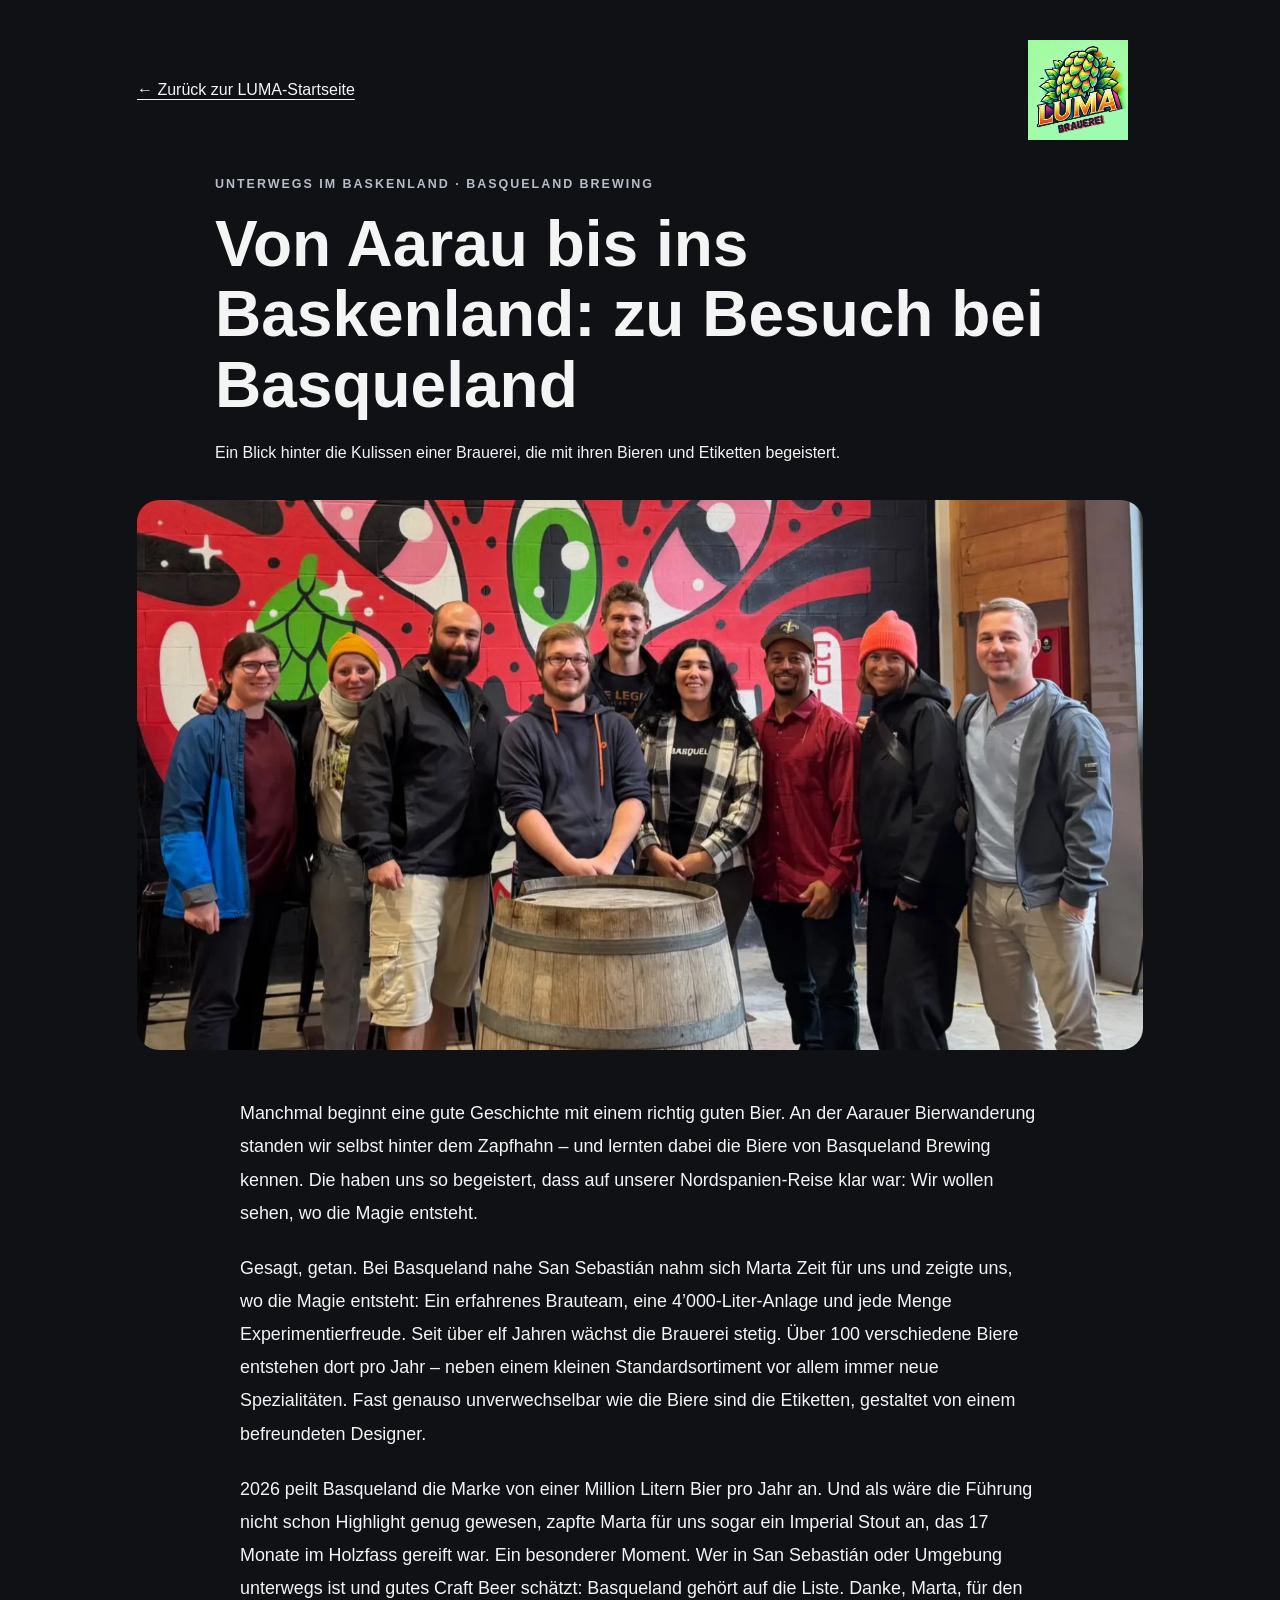
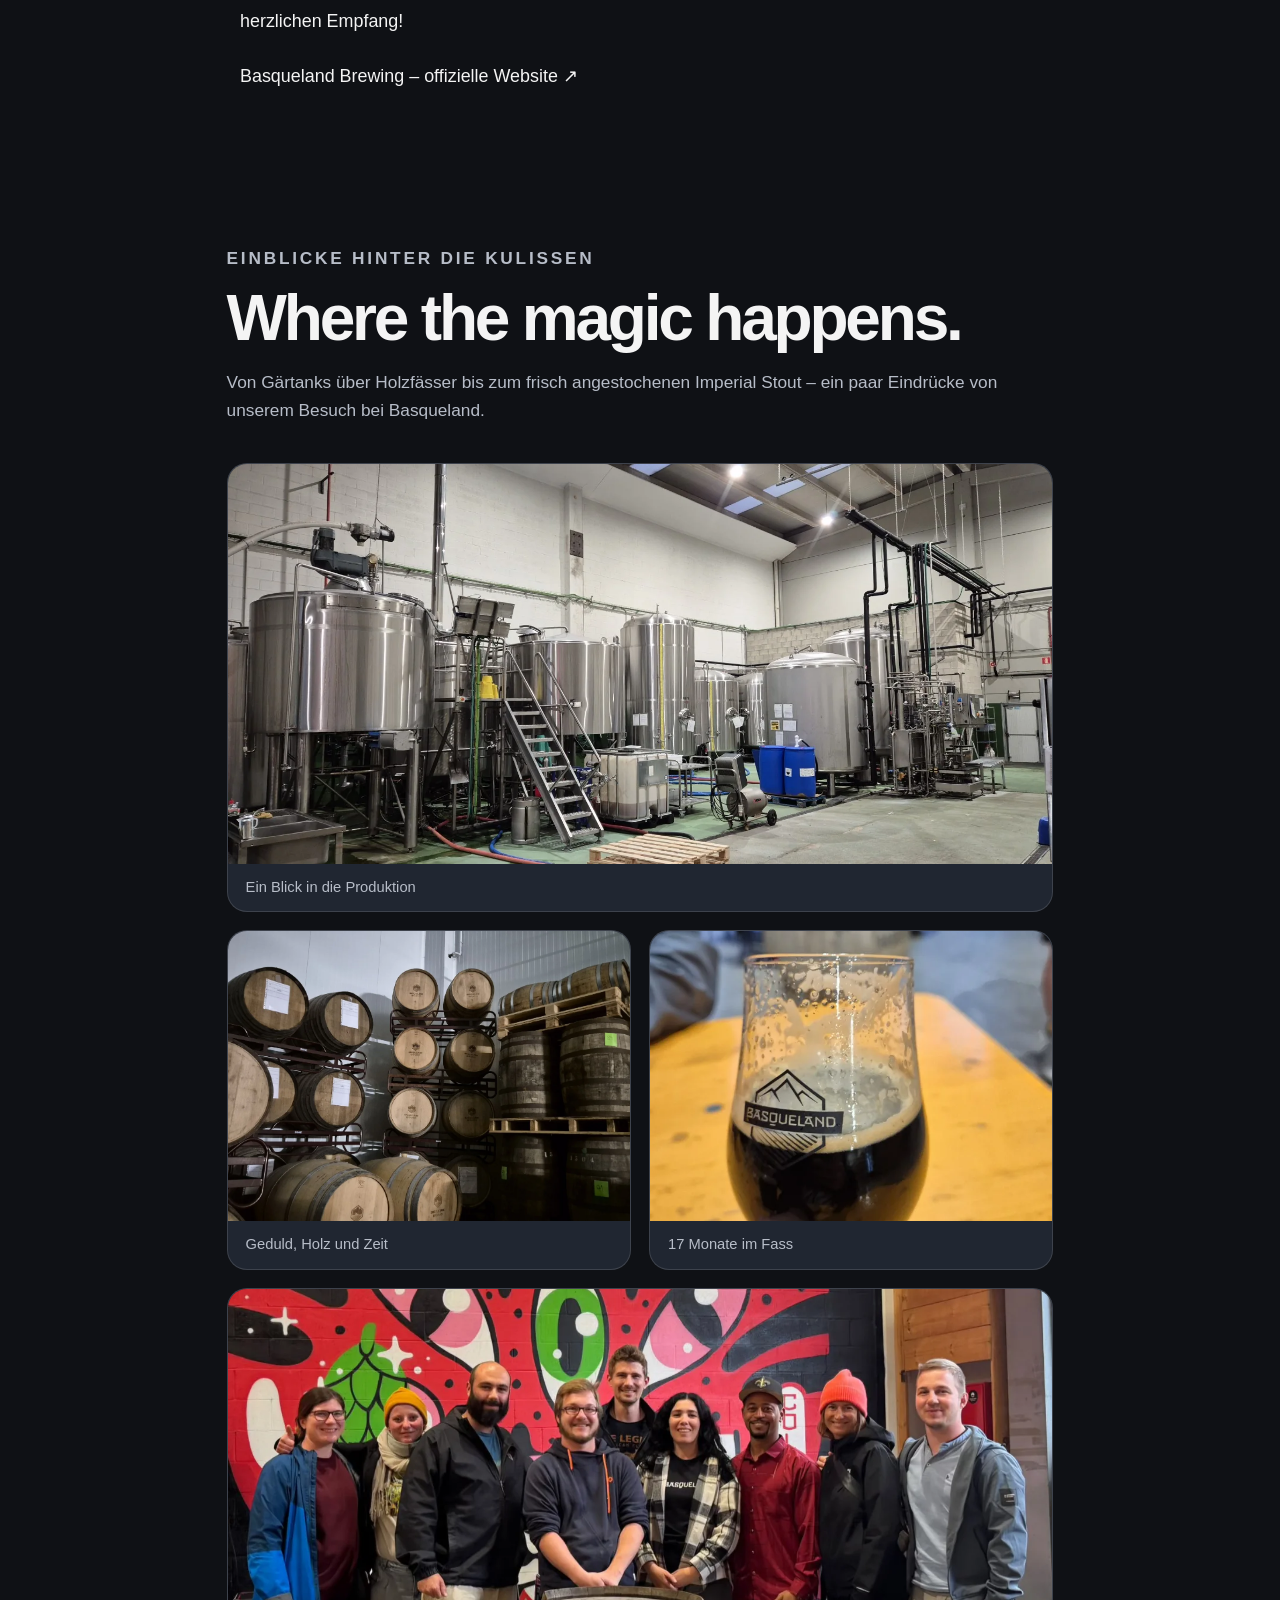
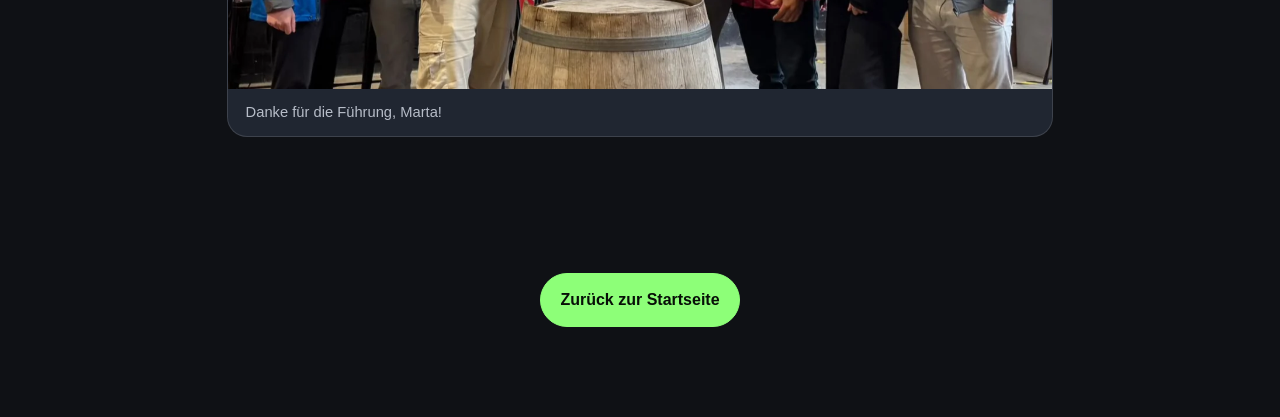
==== basqueland/index.html @ 59898b8e "Basqueland Logo und Beitragsseite aktualisiert" ====
<!DOCTYPE html><html lang="de"><head><meta charset="utf-8"><meta name="viewport" content="width=device-width,initial-scale=1"><title>Zu Besuch bei Basqueland Brewing | LUMA Brauerei</title><meta name="description" content="LUMA besucht Basqueland Brewing bei San Sebastián: Einblicke in die Brauerei, über 100 Biere jährlich und ein 17 Monate fassgereifter Imperial Stout."><link rel="canonical" href="https://luma-brauerei.ch/basqueland/"><link rel="icon" href="/assets/icons/favicon.ico"><link rel="stylesheet" href="/assets/css/styles.css?v=8"><style>.story-shell{max-width:1050px;margin:0 auto;padding:40px 22px 90px}.story-top{display:flex;align-items:center;justify-content:space-between;gap:20px;flex-wrap:wrap;margin-bottom:35px}.story-top img{width:130px;max-height:100px;object-fit:contain}.story-back{color:inherit;text-decoration:underline;text-underline-offset:4px}.story-heading{max-width:850px;margin:0 auto 34px}.story-heading h1{font-size:clamp(2.2rem,5vw,4rem);line-height:1.1;margin:14px 0 20px}.story-heading .eyebrow{color:var(--muted)}.story-hero{width:100%;max-height:550px;object-fit:cover;border-radius:22px;margin:0 0 40px}.story-copy{max-width:800px;margin:0 auto 65px}.story-copy p{font-size:1.12rem;line-height:1.85;margin:0 0 22px}.story-footer{text-align:center;margin-top:50px}@media(max-width:700px){.story-shell{padding:24px 16px 65px}.story-copy p{font-size:1rem}}</style></head><body><main class="story-shell"><div class="story-top"><a class="story-back" href="/">← Zurück zur LUMA-Startseite</a><img src="/assets/images/branding/logo.png" alt="LUMA Brauerei"></div><header class="story-heading"><p class="eyebrow">Unterwegs im Baskenland · Basqueland Brewing</p><h1>Von Aarau bis ins Baskenland: zu Besuch bei Basqueland</h1><p>Ein Blick hinter die Kulissen einer Brauerei, die mit ihren Bieren und Etiketten begeistert.</p></header><img class="story-hero" src="/assets/images/friends/group.webp" alt="LUMA zu Besuch bei Basqueland Brewing"><div class="story-copy"><p data-en="Sometimes a great story starts with a really good beer. While pouring our own beers at the Aarau beer hike, we discovered Basqueland Brewing. Their beers impressed us so much that when our trip to northern Spain came around, we knew we had to see where the magic happens.">Manchmal beginnt eine gute Geschichte mit einem richtig guten Bier. An der Aarauer Bierwanderung standen wir selbst hinter dem Zapfhahn – und lernten dabei die Biere von Basqueland Brewing kennen. Die haben uns so begeistert, dass auf unserer Nordspanien-Reise klar war: Wir wollen sehen, wo die Magie entsteht.</p>
<p data-en="And we did. Near San Sebastián, Marta took the time to show us where the magic happens: an experienced brewing team, a 4,000-litre brewhouse and a serious appetite for experimentation. The brewery has been growing for over eleven years, producing more than 100 different beers a year – a small core range alongside a constantly changing selection of specials. The labels, created by a designer friend, are almost as memorable as the beers themselves.">Gesagt, getan. Bei Basqueland nahe San Sebastián nahm sich Marta Zeit für uns und zeigte uns, wo die Magie entsteht: Ein erfahrenes Brauteam, eine 4’000-Liter-Anlage und jede Menge Experimentierfreude. Seit über elf Jahren wächst die Brauerei stetig. Über 100 verschiedene Biere entstehen dort pro Jahr – neben einem kleinen Standardsortiment vor allem immer neue Spezialitäten. Fast genauso unverwechselbar wie die Biere sind die Etiketten, gestaltet von einem befreundeten Designer.</p>
<p data-en="In 2026, Basqueland aims to reach the milestone of one million litres brewed in a year. And as if the tour were not enough, Marta even tapped an Imperial Stout for us that had spent 17 months ageing in oak. A memorable moment. If you are around San Sebastián and appreciate great craft beer, put Basqueland on your list. Thank you, Marta, for the warm welcome!">2026 peilt Basqueland die Marke von einer Million Litern Bier pro Jahr an. Und als wäre die Führung nicht schon Highlight genug gewesen, zapfte Marta für uns sogar ein Imperial Stout an, das 17 Monate im Holzfass gereift war. Ein besonderer Moment. Wer in San Sebastián oder Umgebung unterwegs ist und gutes Craft Beer schätzt: Basqueland gehört auf die Liste. Danke, Marta, für den herzlichen Empfang!</p><p><a href="https://basquebeer.com/" target="_blank" rel="noopener noreferrer">Basqueland Brewing – offizielle Website ↗</a></p></div><section class="section basqueland-gallery-section" id="basqueland-gallery"><div class="section-head"><p class="eyebrow" data-en="Behind the scenes">Einblicke hinter die Kulissen</p><h2>Where the magic happens.</h2><p data-en="From fermentation tanks and oak barrels to a freshly tapped Imperial Stout – highlights from our visit to Basqueland.">Von Gärtanks über Holzfässer bis zum frisch angestochenen Imperial Stout – ein paar Eindrücke von unserem Besuch bei Basqueland.</p></div><div class="basqueland-gallery"><figure class="gallery-wide"><img alt="Blick in die Brauhalle von Basqueland" loading="lazy" src="/assets/images/friends/brewery.webp"/><figcaption data-en="Inside the brewery">Ein Blick in die Produktion</figcaption></figure><figure><img alt="Holzfässer für die Fassreifung" loading="lazy" src="/assets/images/friends/barrels.webp"/><figcaption data-en="Patience, oak and time">Geduld, Holz und Zeit</figcaption></figure><figure><img alt="Barrel Aged Imperial Stout im Basqueland-Glas" loading="lazy" src="/assets/images/friends/glass.webp"/><figcaption data-en="17 months in the barrel">17 Monate im Fass</figcaption></figure><figure class="gallery-wide"><img alt="Gruppenfoto beim Besuch von Basqueland Brewing" loading="lazy" src="/assets/images/friends/group.webp"/><figcaption data-en="Thanks for the tour, Marta!">Danke für die Führung, Marta!</figcaption></figure></div></section><div class="story-footer"><a class="btn btn-primary" href="/">Zurück zur Startseite</a></div></main></body></html>
---- assets/css/styles.css ----
:root {
    --bg: #0f1115;
    --bg-soft: #171b22;
    --card: #202631;
    --text: #f4f4f4;
    --muted: #b7bdc8;
    --green: #8dff78;
    --yellow: #ffd34e;
    --pink: #ff4fa3;
    --border: rgba(255, 255, 255, 0.13);
    --shadow: 0 24px 70px rgba(0, 0, 0, 0.35);
    --header-height: 76px;
}

* {
    min-width: 0;
    margin: 0;
    padding: 0;
    box-sizing: border-box;
}

html {
    scroll-behavior: smooth;
    scroll-padding-top: var(--header-height);
}

body {
    min-width: 0;
    overflow-wrap: break-word;
    font-family: Arial, Helvetica, sans-serif;
    background: var(--bg);
    color: var(--text);
    line-height: 1.6;
}

a {
    color: inherit;
    text-decoration: none;
}

.site-header {
    position: sticky;
    top: 0;
    z-index: 1000;
    min-height: var(--header-height);
    padding: 12px 26px;
    display: grid;
    grid-template-columns: auto 1fr auto;
    align-items: center;
    gap: 22px;
    background: rgba(15, 17, 21, 0.94);
    backdrop-filter: blur(14px);
    border-bottom: 1px solid var(--border);
}

.brand {
    display: flex;
    align-items: center;
    gap: 12px;
    font-weight: 900;
    letter-spacing: 0.02em;
}

.brand img {
    width: 42px;
    height: 42px;
    object-fit: cover;
    border-radius: 10px;
}

.main-nav {
    display: flex;
    justify-content: center;
    gap: 24px;
    color: var(--muted);
    font-size: 0.95rem;
}

.main-nav a:hover {
    color: var(--green);
}

.social-links {
    display: flex;
    align-items: center;
    gap: 10px;
}

.social-links a {
    width: 32px;
    height: 32px;
    border-radius: 999px;
    border: 1px solid var(--border);
    display: grid;
    place-items: center;
    background: rgba(255, 255, 255, 0.04);
    transition: transform 0.15s ease, background 0.15s ease;
}
.instagram-link {
    background: linear-gradient(
        45deg,
        #F58529,
        #DD2A7B,
        #8134AF,
        #515BD4
    ) !important;
    border: none !important;
}

.untappd-link {
    background: #FFC000 !important;
    border: none !important;
}

.social-links img {
    width: 18px;
    height: 18px;
    object-fit: contain;
}

.instagram-link:hover,
.untappd-link:hover {
    transform: scale(1.1);
}
.social-links a:hover {
    transform: translateY(-2px);
    background: rgba(141, 255, 120, 0.12);
}

.social-links img {
    width: 18px;
    height: 18px;
    display: block;
    object-fit: contain;
}

.menu-toggle {
    display: none;
    background: none;
    border: 1px solid var(--border);
    color: var(--text);
    border-radius: 10px;
    padding: 8px 10px;
    font-size: 1.2rem;
}

.hero-main {
    min-height: calc(100vh - var(--header-height));
    display: grid;
    grid-template-columns: 1.1fr 0.9fr;
    align-items: center;
    gap: 54px;
    padding: 80px 7vw;
    background:
        radial-gradient(circle at top left, rgba(141, 255, 120, 0.15), transparent 34%),
        radial-gradient(circle at bottom right, rgba(255, 79, 163, 0.13), transparent 32%),
        linear-gradient(135deg, #0f1115, #171b22);
}

.eyebrow {
    color: var(--green);
    font-size: 0.78rem;
    font-weight: 900;
    text-transform: uppercase;
    letter-spacing: 0.16em;
    margin-bottom: 14px;
}

.hero-content h1 {
    font-size: clamp(3rem, 8vw, 6.8rem);
    line-height: 0.92;
    letter-spacing: -0.06em;
    margin-bottom: 26px;
}

.hero-content p {
    max-width: 640px;
    color: var(--muted);
    font-size: 1.18rem;
    margin-bottom: 30px;
}

.hero-logo {
    background: linear-gradient(145deg, rgba(141,255,120,0.18), rgba(255,79,163,0.12));
    border: 1px solid var(--border);
    border-radius: 28px;
    padding: 24px;
    box-shadow: var(--shadow);
}

.hero-logo img {
    width: 100%;
    display: block;
    border-radius: 22px;
}

.hero-buttons {
    display: flex;
    flex-wrap: wrap;
    gap: 14px;
}

.btn {
    display: inline-flex;
    align-items: center;
    justify-content: center;
    width: fit-content;
    padding: 13px 19px;
    border-radius: 999px;
    border: 1px solid var(--border);
    font-weight: 900;
    transition: transform 0.15s ease, background 0.15s ease;
}

.btn:hover {
    transform: translateY(-2px);
}

.btn-primary {
    background: var(--green);
    color: #071007;
    border-color: var(--green);
}

.btn-secondary {
    background: transparent;
    color: var(--text);
}

.section {
    padding: 86px 7vw;
}

.section-dark {
    background: var(--bg-soft);
    border-top: 1px solid var(--border);
    border-bottom: 1px solid var(--border);
}

.section-head {
    max-width: 860px;
    margin-bottom: 38px;
}

.section-head h2 {
    font-size: clamp(2.2rem, 5vw, 4rem);
    line-height: 1.02;
    letter-spacing: -0.05em;
    margin-bottom: 18px;
}

.section-head p {
    color: var(--muted);
    font-size: 1.08rem;
}

.beer-slider {
    position: relative;
    max-width: 1180px;
    margin: 0 auto;
}

.beer-slide {
    display: grid;
    grid-template-columns: 1fr 1fr;
    min-height: 520px;
    overflow: hidden;
    border-radius: 28px;
    background: var(--card);
    border: 1px solid var(--border);
    box-shadow: var(--shadow);
}

.beer-image {
    min-height: 420px;
    background:
        linear-gradient(135deg, rgba(141,255,120,0.22), rgba(255,211,78,0.14)),
        #1c222c;
    background-size: cover;
    background-position: center;
}

.beer-info {
    padding: 48px;
    display: flex;
    flex-direction: column;
    justify-content: center;
}

.beer-info h3 {
    font-size: clamp(2.2rem, 5vw, 4.2rem);
    line-height: 1;
    letter-spacing: -0.05em;
    margin-bottom: 18px;
}

.beer-info p {
    color: var(--muted);
    margin-bottom: 26px;
}

.beer-facts {
    display: grid;
    grid-template-columns: repeat(2, 1fr);
    gap: 14px;
}

.beer-facts div {
    border: 1px solid var(--border);
    border-radius: 16px;
    padding: 14px;
    background: rgba(255,255,255,0.035);
}

.beer-facts span {
    display: block;
    color: var(--muted);
    font-size: 0.8rem;
    margin-bottom: 4px;
}

.beer-facts strong {
    color: var(--text);
}

.slider-btn {
    position: absolute;
    top: 50%;
    transform: translateY(-50%);
    z-index: 3;
    width: 46px;
    height: 46px;
    border-radius: 999px;
    border: 1px solid var(--border);
    background: rgba(15, 17, 21, 0.78);
    color: var(--text);
    font-size: 2rem;
    cursor: pointer;
}

.slider-btn:hover {
    background: var(--green);
    color: #071007;
}

.slider-btn.prev {
    left: 16px;
}

.slider-btn.next {
    right: 16px;
}

.slider-dots {
    display: flex;
    justify-content: center;
    gap: 8px;
    margin-top: 18px;
}

.slider-dots button {
    width: 10px;
    height: 10px;
    border-radius: 999px;
    border: none;
    background: rgba(255,255,255,0.3);
    cursor: pointer;
}

.slider-dots button.active {
    background: var(--green);
}

.cards {
    display: grid;
    gap: 22px;
    max-width: 1180px;
    margin: 0 auto;
}

.cards.two {
    grid-template-columns: repeat(2, 1fr);
}

.cards.three {
    grid-template-columns: repeat(3, 1fr);
}

.card {
    background: var(--card);
    border: 1px solid var(--border);
    border-radius: 22px;
    padding: 28px;
}

.card h3 {
    font-size: 1.35rem;
    margin-bottom: 12px;
}

.card p {
    color: var(--muted);
    margin-bottom: 12px;
}

.about-grid {
    display: grid;
    grid-template-columns: 0.9fr 1.1fr;
    gap: 34px;
    max-width: 1180px;
    margin: 0 auto;
}

.about-text {
    background: var(--card);
    border: 1px solid var(--border);
    border-radius: 22px;
    padding: 30px;
}

.about-text h3 {
    margin-bottom: 10px;
}

.about-text p {
    color: var(--muted);
    margin-bottom: 26px;
}

.about-images {
    display: grid;
    grid-template-columns: 1fr 1fr;
    gap: 18px;
}

.image-card,
.award-image {
    min-height: 320px;
    border-radius: 22px;
    border: 1px solid var(--border);
    background:
        linear-gradient(135deg, rgba(141,255,120,0.18), rgba(255,79,163,0.14)),
        #1c222c;
    background-size: cover;
    background-position: center;
}

.award-card {
    display: grid;
    grid-template-columns: 180px 1fr;
    gap: 22px;
    align-items: center;
    background: var(--card);
    border: 1px solid var(--border);
    border-left: 5px solid var(--yellow);
    border-radius: 22px;
    padding: 24px;
}

.award-image {
    min-height: 160px;
}

.award-card p {
    color: var(--muted);
}

.contact-grid {
    display: grid;
    grid-template-columns: repeat(2, 1fr);
    gap: 22px;
    max-width: 1180px;
    margin: 0 auto;
}

.legal {
    background: #0b0d11;
}

.legal-grid {
    display: grid;
    grid-template-columns: repeat(2, 1fr);
    gap: 28px;
    color: var(--muted);
    max-width: 1180px;
    margin: 0 auto;
}

.legal-grid h3 {
    color: var(--text);
    margin-bottom: 12px;
}

.site-footer {
    padding: 32px 7vw;
    display: flex;
    justify-content: space-between;
    gap: 18px;
    flex-wrap: wrap;
    border-top: 1px solid var(--border);
    color: var(--muted);
    background: #090a0d;
}

.site-footer div {
    display: flex;
    flex-wrap: wrap;
    gap: 16px;
}

.site-footer a:hover {
    color: var(--green);
}


.awards-section {
    background:
        radial-gradient(
            circle at bottom left,
            rgba(255, 211, 78, 0.07),
            transparent 30%
        ),
        var(--bg);
}


.top-event-section {
    padding: 28px 7vw;
    border-bottom: 1px solid var(--border);
    background:
        radial-gradient(
            circle at top left,
            rgba(255, 211, 78, 0.13),
            transparent 34%
        ),
        radial-gradient(
            circle at bottom right,
            rgba(141, 255, 120, 0.11),
            transparent 30%
        ),
        var(--bg-soft);
}

.top-event-inner {
    display: grid;
    grid-template-columns: 220px minmax(0, 1fr);
    gap: 34px;
    align-items: center;
    max-width: 1180px;
    margin: 0 auto;
    padding: 24px 30px;
    border: 1px solid var(--border);
    border-radius: 28px;
    background: rgba(32, 38, 49, 0.92);
    box-shadow: var(--shadow);
}

.top-event-logo {
    display: grid;
    place-items: center;
    min-height: 190px;
    padding: 16px;
    border-radius: 20px;
    background: #ffffff;
}

.top-event-logo img {
    display: block;
    width: 100%;
    max-width: 170px;
    height: auto;
    object-fit: contain;
}

.top-event-content h2 {
    max-width: 800px;
    margin-bottom: 16px;
    font-size: clamp(2rem, 4.5vw, 3.8rem);
    line-height: 1.02;
    letter-spacing: -0.04em;
}

.top-event-content > p:not(.eyebrow) {
    max-width: 760px;
    color: var(--muted);
    font-size: 1.05rem;
}

.current-event-facts {
    display: flex;
    flex-wrap: wrap;
    gap: 10px;
    margin-top: 22px;
}

.current-event-facts span {
    padding: 8px 12px;
    border: 1px solid var(--border);
    border-radius: 999px;
    background: rgba(255, 255, 255, 0.04);
    color: var(--text);
    font-size: 0.88rem;
}

.certificate-grid {display:grid;grid-template-columns:repeat(3,minmax(0,1fr));gap:22px;max-width:1180px;margin:0 auto;}
.certificate-card {display:flex;flex-direction:column;overflow:hidden;border:1px solid var(--border);border-radius:22px;background:var(--card);color:var(--text);text-align:left;cursor:pointer;box-shadow:var(--shadow);transition:transform .18s ease,border-color .18s ease;}
.certificate-card:hover {transform:translateY(-4px);border-color:var(--yellow);}
.certificate-card img {display:block;width:100%;aspect-ratio:4/3;object-fit:contain;padding:16px;background:#fff;}
.certificate-content {display:block;padding:20px;}
.certificate-content strong,.certificate-content small {display:block;}
.certificate-content strong {font-size:1.15rem;line-height:1.25;}
.certificate-content small {margin-top:8px;color:var(--muted);}
.certificate-modal {position:fixed;z-index:3000;inset:0;display:none;align-items:center;justify-content:center;padding:24px;}
.certificate-modal.open {display:flex;}
.certificate-modal-backdrop {position:absolute;inset:0;border:0;background:rgba(0,0,0,.82);cursor:pointer;}
.certificate-modal-content {position:relative;z-index:1;width:min(1100px,100%);max-height:calc(100vh - 48px);overflow:hidden;border:1px solid var(--border);border-radius:24px;background:var(--bg-soft);box-shadow:var(--shadow);}
.certificate-modal-header {display:flex;align-items:center;justify-content:space-between;gap:18px;padding:18px 20px;border-bottom:1px solid var(--border);}
.certificate-modal-header h2 {font-size:1.2rem;}
.certificate-modal-close {flex:0 0 auto;width:42px;height:42px;border:1px solid var(--border);border-radius:999px;background:rgba(255,255,255,.05);color:var(--text);font-size:1.8rem;line-height:1;cursor:pointer;}
.certificate-modal-close:hover {background:var(--green);color:#071007;}
.certificate-modal-image-wrap {max-height:calc(100vh - 130px);overflow:auto;padding:20px;background:#fff;}
.certificate-modal-image-wrap img {display:block;width:auto;max-width:100%;height:auto;margin:0 auto;}
body.modal-open {overflow:hidden;}
.about-section {
    background:
        radial-gradient(
            circle at top right,
            rgba(141, 255, 120, 0.08),
            transparent 32%
        ),
        var(--bg);
}

.about-heading {
    max-width: 950px;
}

.founder-feature {
    display: grid;
    grid-template-columns: 1.05fr 0.95fr;
    max-width: 1180px;
    margin: 0 auto 28px;
    overflow: hidden;
    border: 1px solid var(--border);
    border-radius: 28px;
    background: var(--card);
    box-shadow: var(--shadow);
}

.founder-feature-image {
    min-height: 460px;
    background: #151922;
}

.founder-feature-image img {
    display: block;
    width: 100%;
    height: 100%;
    min-height: 460px;
    object-fit: cover;
    object-position: center;
}

.founder-feature-content {
    display: flex;
    flex-direction: column;
    justify-content: center;
    padding: 48px;
}

.founder-feature-content h3 {
    margin-bottom: 20px;
    font-size: clamp(2rem, 4vw, 3.2rem);
    line-height: 1;
}

.founder-feature-content p {
    margin-bottom: 18px;
    color: var(--muted);
}

.about-story-grid {
    display: grid;
    grid-template-columns: repeat(3, minmax(0, 1fr));
    gap: 22px;
    max-width: 1180px;
    margin: 0 auto;
}

.about-story-card {
    overflow: hidden;
    border: 1px solid var(--border);
    border-radius: 24px;
    background: var(--card);
    box-shadow: 0 16px 45px rgba(0, 0, 0, 0.22);
}

.about-story-card img {
    display: block;
    width: 100%;
    aspect-ratio: 16 / 10;
    object-fit: cover;
}

.about-story-content {
    padding: 26px;
}

.about-story-content h3 {
    margin-bottom: 14px;
    font-size: 1.35rem;
}

.about-story-content p {
    margin-bottom: 12px;
    color: var(--muted);
}

.current-event-facts {
    display: flex;
    flex-wrap: wrap;
    gap: 10px;
    margin-top: 24px;
}

.current-event-facts span {
    padding: 8px 12px;
    border: 1px solid var(--border);
    border-radius: 999px;
    background: rgba(255, 255, 255, 0.04);
    color: var(--text);
    font-size: 0.88rem;
}
@media (max-width: 920px) {
    :root {
        --header-height: 68px;
    }

    body {
        overflow-x: hidden;
    }

    .site-header {
        grid-template-columns: minmax(0, 1fr) auto auto;
        padding: 10px 18px;
        gap: 12px;
    }

    .brand,
    .hero-content,
    .top-event-content,
    .beer-info,
    .founder-feature-content,
    .card,
    .about-story-content {
        min-width: 0;
    }

    .brand img {
        width: 38px;
        height: 38px;
    }

    .menu-toggle {
        display: block;
        justify-self: end;
        cursor: pointer;
    }

    .main-nav {
        display: none;
        grid-column: 1 / -1;
        flex-direction: column;
        align-items: stretch;
        gap: 4px;
        padding-top: 10px;
    }

    .main-nav a {
        padding: 10px 0;
        border-top: 1px solid var(--border);
    }

    .main-nav.open {
        display: flex;
    }

    .hero-main,
    .beer-slide,
    .about-grid,
    .contact-grid,
    .legal-grid,
    .cards.two,
    .cards.three,
    .certificate-grid,
    .top-event-inner,
    .founder-feature,
    .about-story-grid {
        grid-template-columns: minmax(0, 1fr);
    }

    .hero-main {
        min-height: auto;
        gap: 34px;
        padding-top: 48px;
        padding-bottom: 56px;
    }

    .hero-logo {
        width: min(100%, 520px);
        margin: 0 auto;
    }

    .top-event-section {
        padding: 22px 5vw;
    }

    .top-event-inner {
        gap: 22px;
        padding: 22px;
    }

    .top-event-logo {
        min-height: 0;
        padding: 20px;
    }

    .top-event-logo img {
        max-width: 180px;
    }

    .beer-slide {
        min-height: 0;
    }

    .beer-image {
        min-height: 360px;
    }

    .beer-info {
        padding: 34px;
    }

    .beer-facts,
    .about-images,
    .award-card {
        grid-template-columns: minmax(0, 1fr);
    }

    .founder-feature-image,
    .founder-feature-image img {
        min-height: 360px;
    }

    .founder-feature-content {
        padding: 34px;
    }

    .about-story-grid {
        gap: 18px;
    }
}

@media (max-width: 560px) {
    :root {
        --header-height: 62px;
    }

    .site-header {
        grid-template-columns: minmax(0, 1fr) auto auto;
        padding: 9px 14px;
        gap: 8px;
    }

    .brand span {
        display: none;
    }

    .social-links {
        gap: 7px;
    }

    .social-links a {
        width: 30px;
        height: 30px;
    }

    .menu-toggle {
        padding: 6px 9px;
    }

    .section,
    .hero-main {
        padding-left: 18px;
        padding-right: 18px;
    }

    .section {
        padding-top: 62px;
        padding-bottom: 62px;
    }

    .top-event-section {
        padding: 16px;
    }

    .top-event-inner {
        padding: 18px;
        border-radius: 20px;
    }

    .top-event-logo {
        padding: 16px;
        border-radius: 16px;
    }

    .hero-main {
        padding-top: 38px;
        padding-bottom: 48px;
    }

    .hero-content h1 {
        font-size: clamp(2.7rem, 16vw, 4rem);
        overflow-wrap: anywhere;
    }

    .hero-content p,
    .section-head p,
    .top-event-content > p:not(.eyebrow) {
        font-size: 1rem;
    }

    .hero-buttons {
        display: grid;
        grid-template-columns: 1fr;
    }

    .btn {
        width: 100%;
    }

    .hero-logo,
    .beer-slide,
    .founder-feature,
    .card,
    .about-story-card,
    .certificate-card {
        border-radius: 18px;
    }

    .beer-image {
        min-height: 280px;
    }

    .beer-info,
    .founder-feature-content,
    .card,
    .about-story-content {
        padding: 22px;
    }

    .beer-info h3 {
        font-size: clamp(2rem, 13vw, 3rem);
    }

    .beer-facts {
        gap: 10px;
    }

    .slider-btn {
        top: 140px;
        width: 40px;
        height: 40px;
    }

    .slider-btn.prev {
        left: 8px;
    }

    .slider-btn.next {
        right: 8px;
    }

    .founder-feature-image,
    .founder-feature-image img {
        min-height: 280px;
    }

    .about-story-card img {
        aspect-ratio: 4 / 3;
    }

    .current-event-facts span {
        width: 100%;
        text-align: center;
    }

    .certificate-modal {
        padding: 10px;
    }

    .certificate-modal-content {
        max-height: calc(100vh - 20px);
        border-radius: 16px;
    }

    .certificate-modal-image-wrap {
        max-height: calc(100vh - 92px);
        padding: 8px;
    }

    .certificate-modal-header {
        padding: 12px 14px;
    }

    .site-footer {
        padding: 26px 18px;
        flex-direction: column;
    }

    .site-footer div {
        flex-direction: column;
        gap: 8px;
    }
}

/* Rückblick Aarauer Bierwanderung */
.top-event-recap {
    grid-template-columns: minmax(0, 1.15fr) minmax(320px, 0.85fr);
    gap: 36px;
}

.top-event-media {
    display: grid;
    grid-template-columns: minmax(0, 1fr) minmax(130px, 0.42fr);
    gap: 14px;
    align-items: center;
    min-width: 0;
}

.top-event-photo,
.top-event-video {
    display: block;
    width: 100%;
    border: 1px solid var(--border);
    border-radius: 18px;
    background: #0b0d12;
    box-shadow: 0 14px 34px rgba(0, 0, 0, 0.24);
}

.top-event-photo {
    aspect-ratio: 16 / 9;
    object-fit: cover;
}

.top-event-video {
    aspect-ratio: 9 / 16;
    object-fit: cover;
}

@media (max-width: 920px) {
    .top-event-recap {
        grid-template-columns: minmax(0, 1fr);
    }

    .top-event-media {
        grid-template-columns: minmax(0, 1fr) minmax(120px, 0.34fr);
        max-width: 760px;
        margin: 0 auto;
    }
}

@media (max-width: 560px) {
    .top-event-media {
        grid-template-columns: minmax(0, 1fr);
        gap: 16px;
    }

    .top-event-video {
        width: min(72%, 280px);
        margin: 0 auto;
    }
}


/* ==========================================================
   Presse
   ========================================================== */

.press-section {
    background:
        radial-gradient(circle at top right, rgba(255, 211, 78, 0.08), transparent 30%),
        var(--bg);
}

.press-feature {
    display: grid;
    grid-template-columns: minmax(0, 0.95fr) minmax(0, 1.05fr);
    max-width: 1180px;
    overflow: hidden;
    border: 1px solid var(--border);
    border-radius: 28px;
    background: var(--card);
    box-shadow: var(--shadow);
}

.press-feature-image img {
    display: block;
    width: 100%;
    height: 100%;
    min-height: 420px;
    object-fit: cover;
}

.press-feature-content {
    display: flex;
    flex-direction: column;
    justify-content: center;
    padding: 48px;
}

.press-feature-content h3 {
    margin-bottom: 18px;
    font-size: clamp(2rem, 4vw, 3.4rem);
    line-height: 1.05;
    letter-spacing: -0.04em;
}

.press-feature-content > p:not(.eyebrow) {
    margin-bottom: 26px;
    color: var(--muted);
}

.press-actions {
    display: flex;
    flex-wrap: wrap;
    gap: 12px;
}

.press-hero {
    padding: 72px 7vw;
    background:
        radial-gradient(circle at top left, rgba(141, 255, 120, 0.13), transparent 32%),
        radial-gradient(circle at bottom right, rgba(255, 211, 78, 0.10), transparent 30%),
        var(--bg-soft);
    border-bottom: 1px solid var(--border);
}

.press-hero-inner {
    display: grid;
    grid-template-columns: minmax(0, 1fr) minmax(340px, 0.75fr);
    gap: 46px;
    align-items: center;
    max-width: 1180px;
    margin: 0 auto;
}

.press-hero-content h1 {
    margin-bottom: 22px;
    font-size: clamp(2.8rem, 6vw, 5.4rem);
    line-height: 0.98;
    letter-spacing: -0.055em;
}

.press-hero-content > p:not(.eyebrow) {
    max-width: 720px;
    margin-bottom: 28px;
    color: var(--muted);
    font-size: 1.12rem;
}

.press-hero-image {
    overflow: hidden;
    border: 1px solid var(--border);
    border-radius: 26px;
    box-shadow: var(--shadow);
}

.press-hero-image img {
    display: block;
    width: 100%;
    aspect-ratio: 1200 / 630;
    object-fit: cover;
}

.press-story-layout {
    display: grid;
    grid-template-columns: minmax(0, 1.45fr) minmax(280px, 0.55fr);
    gap: 36px;
    max-width: 1180px;
    margin: 0 auto;
    align-items: start;
}

.press-story-main h2 {
    margin-bottom: 22px;
    font-size: clamp(2.2rem, 5vw, 4rem);
    line-height: 1.02;
    letter-spacing: -0.05em;
}

.press-story-main p {
    max-width: 820px;
    margin-bottom: 20px;
    color: var(--muted);
    font-size: 1.06rem;
}

.press-story-aside {
    display: grid;
    gap: 18px;
}

.press-source-card {
    border-color: rgba(255, 211, 78, 0.35);
}

.text-link {
    display: inline-block;
    margin-top: 8px;
    color: var(--green);
    font-weight: 900;
}

.text-link:hover {
    text-decoration: underline;
}

.main-nav a[aria-current="page"] {
    color: var(--green);
}

@media (max-width: 920px) {
    .press-feature,
    .press-hero-inner,
    .press-story-layout {
        grid-template-columns: 1fr;
    }

    .press-feature-image img {
        min-height: 340px;
        aspect-ratio: 16 / 9;
    }

    .press-hero-image {
        max-width: 760px;
    }
}

@media (max-width: 560px) {
    .press-feature,
    .press-hero-image {
        border-radius: 18px;
    }

    .press-feature-content {
        padding: 22px;
    }

    .press-hero {
        padding: 46px 18px;
    }

    .press-actions {
        display: grid;
        grid-template-columns: 1fr;
    }

    .press-actions .btn {
        width: 100%;
    }
}


/* ==========================================================
   Aktuelles-Slider
   ========================================================== */
.current-slider {
    position: relative;
    max-width: 1180px;
    margin: 0 auto;
}

.current-slide {
    display: none;
    animation: currentSlideIn .35s ease;
}

.current-slide.active {
    display: block;
}

@keyframes currentSlideIn {
    from { opacity: 0; transform: translateY(8px); }
    to { opacity: 1; transform: translateY(0); }
}

.current-slider-controls {
    display: flex;
    align-items: center;
    justify-content: center;
    gap: 14px;
    margin-top: 16px;
}

.current-slider-arrow {
    display: grid;
    place-items: center;
    width: 40px;
    height: 40px;
    border: 1px solid var(--border);
    border-radius: 999px;
    background: rgba(255,255,255,.045);
    color: var(--text);
    font-size: 1.55rem;
    cursor: pointer;
}

.current-slider-arrow:hover {
    border-color: var(--green);
    color: var(--green);
}

.current-slider-dots {
    display: flex;
    gap: 8px;
}

.current-slider-dots button {
    width: 10px;
    height: 10px;
    padding: 0;
    border: 0;
    border-radius: 999px;
    background: rgba(255,255,255,.25);
    cursor: pointer;
}

.current-slider-dots button.active {
    width: 30px;
    background: var(--green);
}

.top-event-press {
    grid-template-columns: minmax(360px, .9fr) minmax(0, 1.1fr);
    gap: 40px;
}

.top-event-press-image {
    overflow: hidden;
    border: 1px solid var(--border);
    border-radius: 20px;
    background: #151922;
}

.top-event-press-image img {
    display: block;
    width: 100%;
    aspect-ratio: 16 / 10;
    object-fit: cover;
}

.current-slide-actions {
    display: flex;
    flex-wrap: wrap;
    gap: 12px;
    margin-top: 24px;
}

.press-keypoints {
    display: grid;
    grid-template-columns: repeat(3, minmax(0, 1fr));
    gap: 12px;
    margin: 30px 0 26px;
}

.press-keypoints > div {
    padding: 18px;
    border: 1px solid var(--border);
    border-radius: 18px;
    background: rgba(255,255,255,.035);
}

.press-keypoints strong,
.press-keypoints span {
    display: block;
}

.press-keypoints strong {
    margin-bottom: 6px;
    color: var(--green);
    font-size: .86rem;
    text-transform: uppercase;
    letter-spacing: .08em;
}

.press-keypoints span {
    color: var(--text);
    line-height: 1.4;
}

.press-source-card small {
    display: block;
    margin: -8px 0 20px;
    color: var(--muted);
}

@media (max-width: 920px) {
    .top-event-press,
    .press-keypoints {
        grid-template-columns: 1fr;
    }

    .top-event-press-image {
        max-width: 760px;
    }
}

@media (max-width: 560px) {
    .current-slide-actions {
        display: grid;
        grid-template-columns: 1fr;
    }

    .current-slide-actions .btn {
        width: 100%;
    }
}


/* ==========================================================
   Aktuelles: neues Sudhaus + Presse ohne Gründerfoto
   ========================================================== */

.top-event-brewery {
    grid-template-columns: minmax(380px, .95fr) minmax(0, 1.05fr);
    gap: 40px;
}

.top-event-brewery-image {
    overflow: hidden;
    min-height: 360px;
    border: 1px solid var(--border);
    border-radius: 20px;
    background: #151922;
}

.top-event-brewery-image img {
    display: block;
    width: 100%;
    height: 100%;
    min-height: 360px;
    aspect-ratio: 16 / 10;
    object-fit: cover;
}

.press-mark-card {
    display: flex;
    flex-direction: column;
    justify-content: flex-end;
    min-height: 330px;
    padding: 36px;
    border: 1px solid rgba(255,255,255,.13);
    border-radius: 22px;
    background:
        radial-gradient(circle at 15% 15%, rgba(141,255,120,.14), transparent 28%),
        linear-gradient(145deg, #171d27, #252d3a);
    box-shadow: var(--shadow);
}

.press-mark-card strong {
    display: block;
    max-width: 500px;
    margin: 8px 0 16px;
    color: var(--text);
    font-size: clamp(2.2rem, 5vw, 4.7rem);
    line-height: .95;
    letter-spacing: -.055em;
}

.press-mark-card > span:last-child,
.press-mark-card > span:nth-last-child(2) {
    color: var(--muted);
}

.press-mark-kicker {
    color: var(--green);
    font-size: .82rem;
    font-weight: 900;
    letter-spacing: .15em;
    text-transform: uppercase;
}

.press-mark-card-slider {
    min-height: 360px;
}

.press-feature-media {
    display: flex;
}

.press-feature-media .press-mark-card {
    width: 100%;
    min-height: 100%;
    border: 0;
    border-radius: 0;
    box-shadow: none;
}

.press-mark-card-page {
    min-height: 430px;
}


/* ==========================================================
   Neue 400-Liter-Brauanlage
   ========================================================== */

.brewery-build-hero {
    padding: 72px 7vw;
    background:
        radial-gradient(circle at top left, rgba(141,255,120,.12), transparent 30%),
        radial-gradient(circle at bottom right, rgba(255,211,78,.08), transparent 28%),
        var(--bg-soft);
    border-bottom: 1px solid var(--border);
}

.brewery-build-hero-inner,
.brewery-build-story-grid {
    display: grid;
    grid-template-columns: minmax(0, 1.05fr) minmax(360px, .95fr);
    gap: 48px;
    align-items: center;
    max-width: 1180px;
    margin: 0 auto;
}

.brewery-build-copy h1 {
    margin-bottom: 22px;
    font-size: clamp(2.8rem, 6vw, 5.2rem);
    line-height: .98;
    letter-spacing: -.055em;
}

.brewery-build-copy > p:not(.eyebrow) {
    max-width: 760px;
    margin-bottom: 26px;
    color: var(--muted);
    font-size: 1.1rem;
}

.brewery-build-facts {
    margin: 0 0 28px;
}

.brewery-build-hero-image,
.brewery-build-image {
    overflow: hidden;
    border: 1px solid var(--border);
    border-radius: 26px;
    background: var(--card);
    box-shadow: var(--shadow);
}

.brewery-build-hero-image img {
    display: block;
    width: 100%;
    aspect-ratio: 4 / 5;
    object-fit: cover;
}

.brewery-build-story-grid article h2 {
    margin-bottom: 22px;
    font-size: clamp(2.2rem, 5vw, 4rem);
    line-height: 1.02;
    letter-spacing: -.045em;
}

.brewery-build-story-grid article p {
    margin-bottom: 20px;
    color: var(--muted);
    font-size: 1.04rem;
}

.brewery-build-image img {
    display: block;
    width: 100%;
    aspect-ratio: 4 / 3;
    object-fit: cover;
}

.brewery-build-cards .card h3 {
    margin-bottom: 12px;
}

.brewery-build-gallery {
    display: grid;
    grid-template-columns: 1.3fr .85fr .85fr;
    gap: 18px;
    max-width: 1180px;
    margin: 0 auto;
}

.brewery-build-gallery figure {
    overflow: hidden;
    margin: 0;
    border: 1px solid var(--border);
    border-radius: 22px;
    background: var(--card);
}

.brewery-build-gallery img {
    display: block;
    width: 100%;
    height: 420px;
    object-fit: cover;
}

.brewery-build-gallery-main img {
    height: 420px;
}

.brewery-build-gallery figcaption {
    padding: 14px 16px 16px;
    color: var(--muted);
    font-size: .92rem;
}

.brewery-build-next .hero-buttons {
    max-width: 1180px;
    margin: 26px auto 0;
}

@media (max-width: 920px) {
    .top-event-brewery,
    .brewery-build-hero-inner,
    .brewery-build-story-grid,
    .brewery-build-gallery {
        grid-template-columns: 1fr;
    }

    .top-event-brewery-image,
    .press-mark-card-slider {
        min-height: 300px;
    }

    .press-mark-card-page {
        min-height: 320px;
    }

    .brewery-build-hero-image {
        max-width: 760px;
    }

    .brewery-build-hero-image img {
        aspect-ratio: 16 / 10;
    }

    .brewery-build-gallery {
        max-width: 760px;
    }

    .brewery-build-gallery img,
    .brewery-build-gallery-main img {
        height: auto;
        aspect-ratio: 4 / 3;
    }
}

@media (max-width: 560px) {
    .press-mark-card {
        min-height: 250px;
        padding: 24px;
    }

    .press-mark-card strong {
        font-size: clamp(2rem, 12vw, 3.2rem);
    }

    .brewery-build-hero {
        padding: 46px 18px;
    }

    .top-event-brewery-image img {
        min-height: 260px;
    }
}

/* Friends of LUMA & Basqueland visit */
.language-switch{display:flex;align-items:center;gap:6px;white-space:nowrap;margin:0 14px;color:var(--muted);font-weight:800;font-size:.82rem}
.language-switch button{background:transparent;border:0;color:var(--muted);font:inherit;cursor:pointer;padding:8px 5px}
.language-switch button[aria-pressed="true"]{color:var(--yellow);text-decoration:underline;text-underline-offset:5px}
.friends-grid{display:grid;grid-template-columns:repeat(2,minmax(0,1fr));gap:22px;max-width:1180px;margin:0 auto}
.friend-card{background:var(--card);border:1px solid var(--border);border-radius:24px;overflow:hidden;box-shadow:var(--shadow)}
.friend-logo{height:210px;background:#f5f3ee;display:flex;align-items:center;justify-content:center;padding:30px}
.friend-logo img{max-width:100%;max-height:150px;object-fit:contain}
.friend-info{padding:25px 28px 30px}.friend-info h3{margin:0 0 12px}.friend-info p{color:var(--muted);line-height:1.65}.friend-link{display:inline-block;margin-top:12px;color:var(--yellow);font-weight:750}
.top-event-basqueland{grid-template-columns:minmax(0, .85fr) minmax(0, 1.15fr);gap:30px}
.top-event-basqueland .top-event-content h2{font-size:clamp(1.7rem,3vw,2.9rem)}
.top-event-basqueland .top-event-content>p:not(.eyebrow){font-size:.96rem;line-height:1.6}
.basqueland-feature-photo{height:100%;min-height:420px;overflow:hidden;border-radius:18px}
.basqueland-feature-photo img{height:100%;width:100%;object-fit:cover;object-position:center}
.basqueland-gallery{display:grid;grid-template-columns:repeat(2,minmax(0,1fr));gap:18px;max-width:1180px;margin:auto}
.basqueland-gallery figure{margin:0;overflow:hidden;border-radius:20px;background:var(--card);border:1px solid var(--border)}
.basqueland-gallery figure img{display:block;width:100%;height:290px;object-fit:cover}
.basqueland-gallery figure.gallery-wide{grid-column:span 2}.basqueland-gallery figure.gallery-wide img{height:400px;object-position:center 45%}
.basqueland-gallery figcaption{padding:12px 18px;color:var(--muted);font-size:.92rem}
@media(max-width:760px){.friends-grid,.top-event-basqueland,.basqueland-gallery{grid-template-columns:1fr}.basqueland-gallery figure.gallery-wide{grid-column:span 1}.basqueland-gallery figure.gallery-wide img{height:260px}.basqueland-feature-photo{min-height:220px;height:240px}.language-switch{margin:0 4px}.friend-logo{height:170px}}
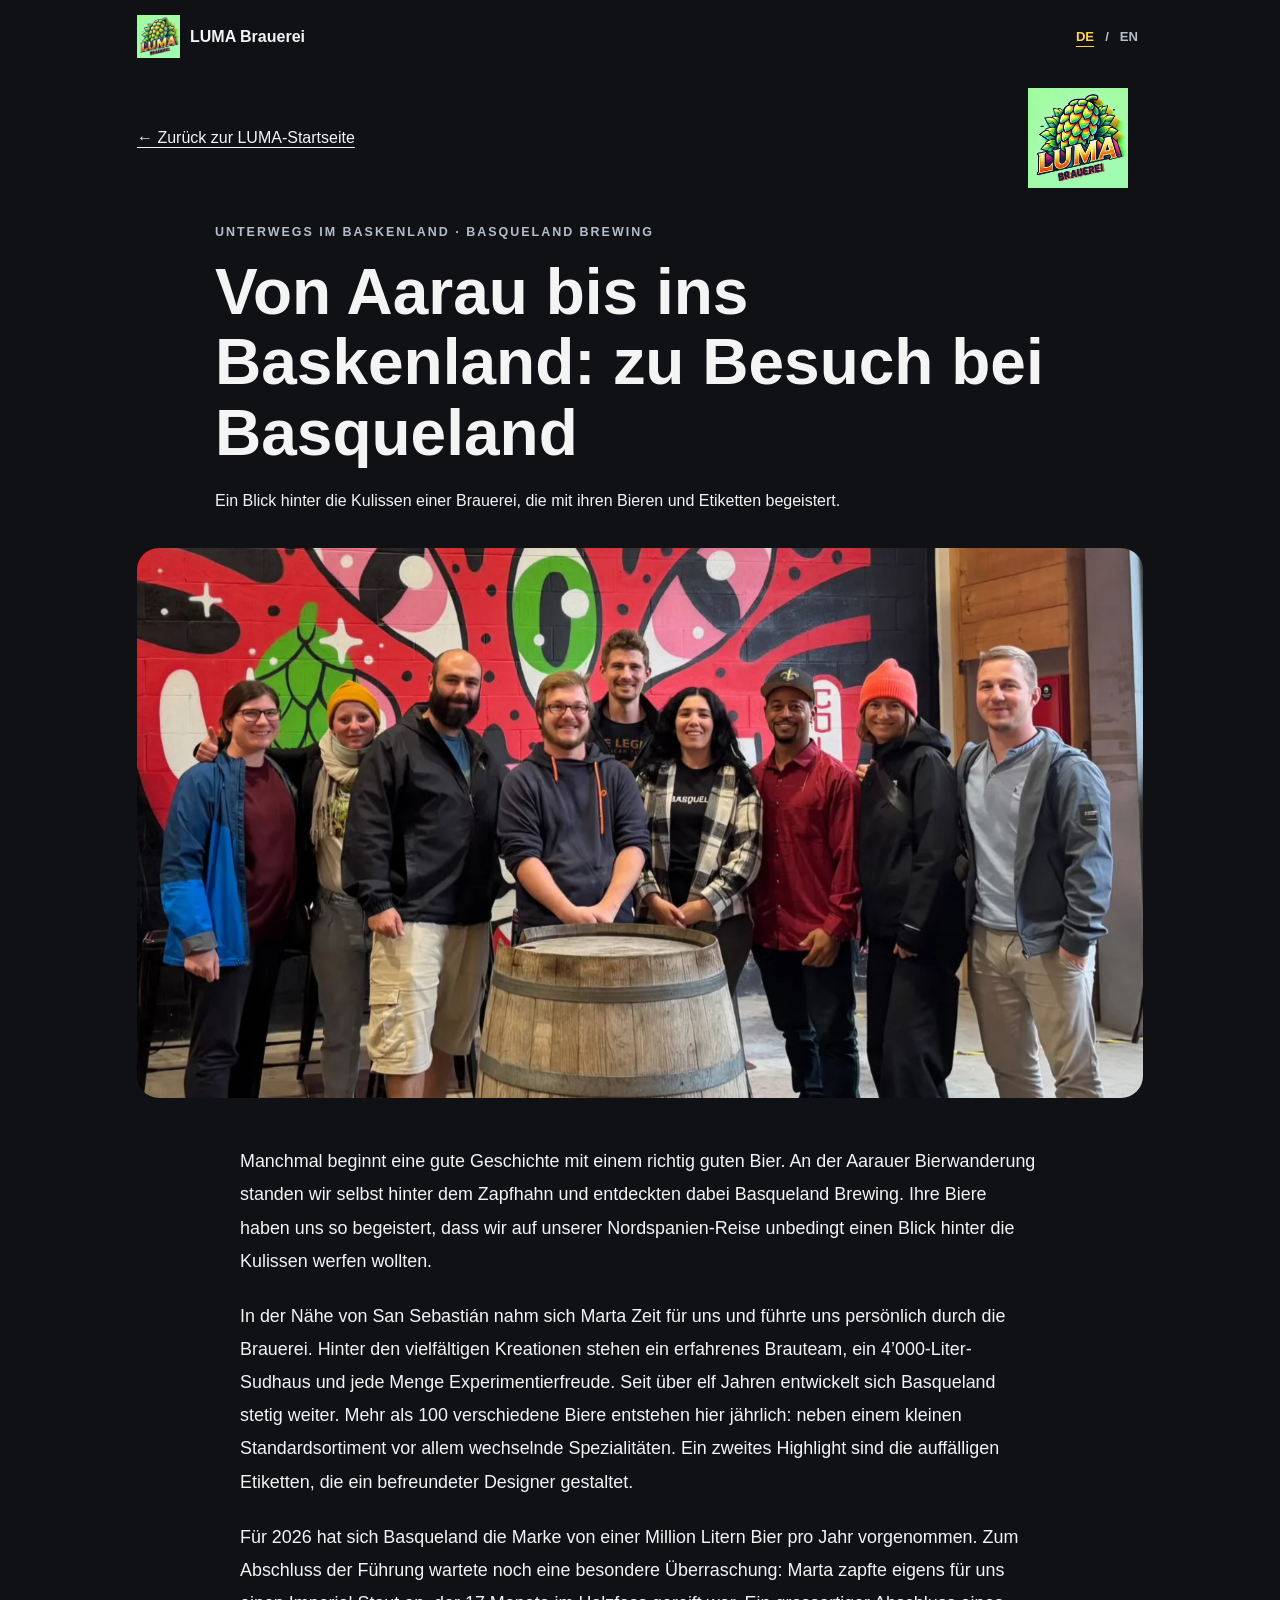
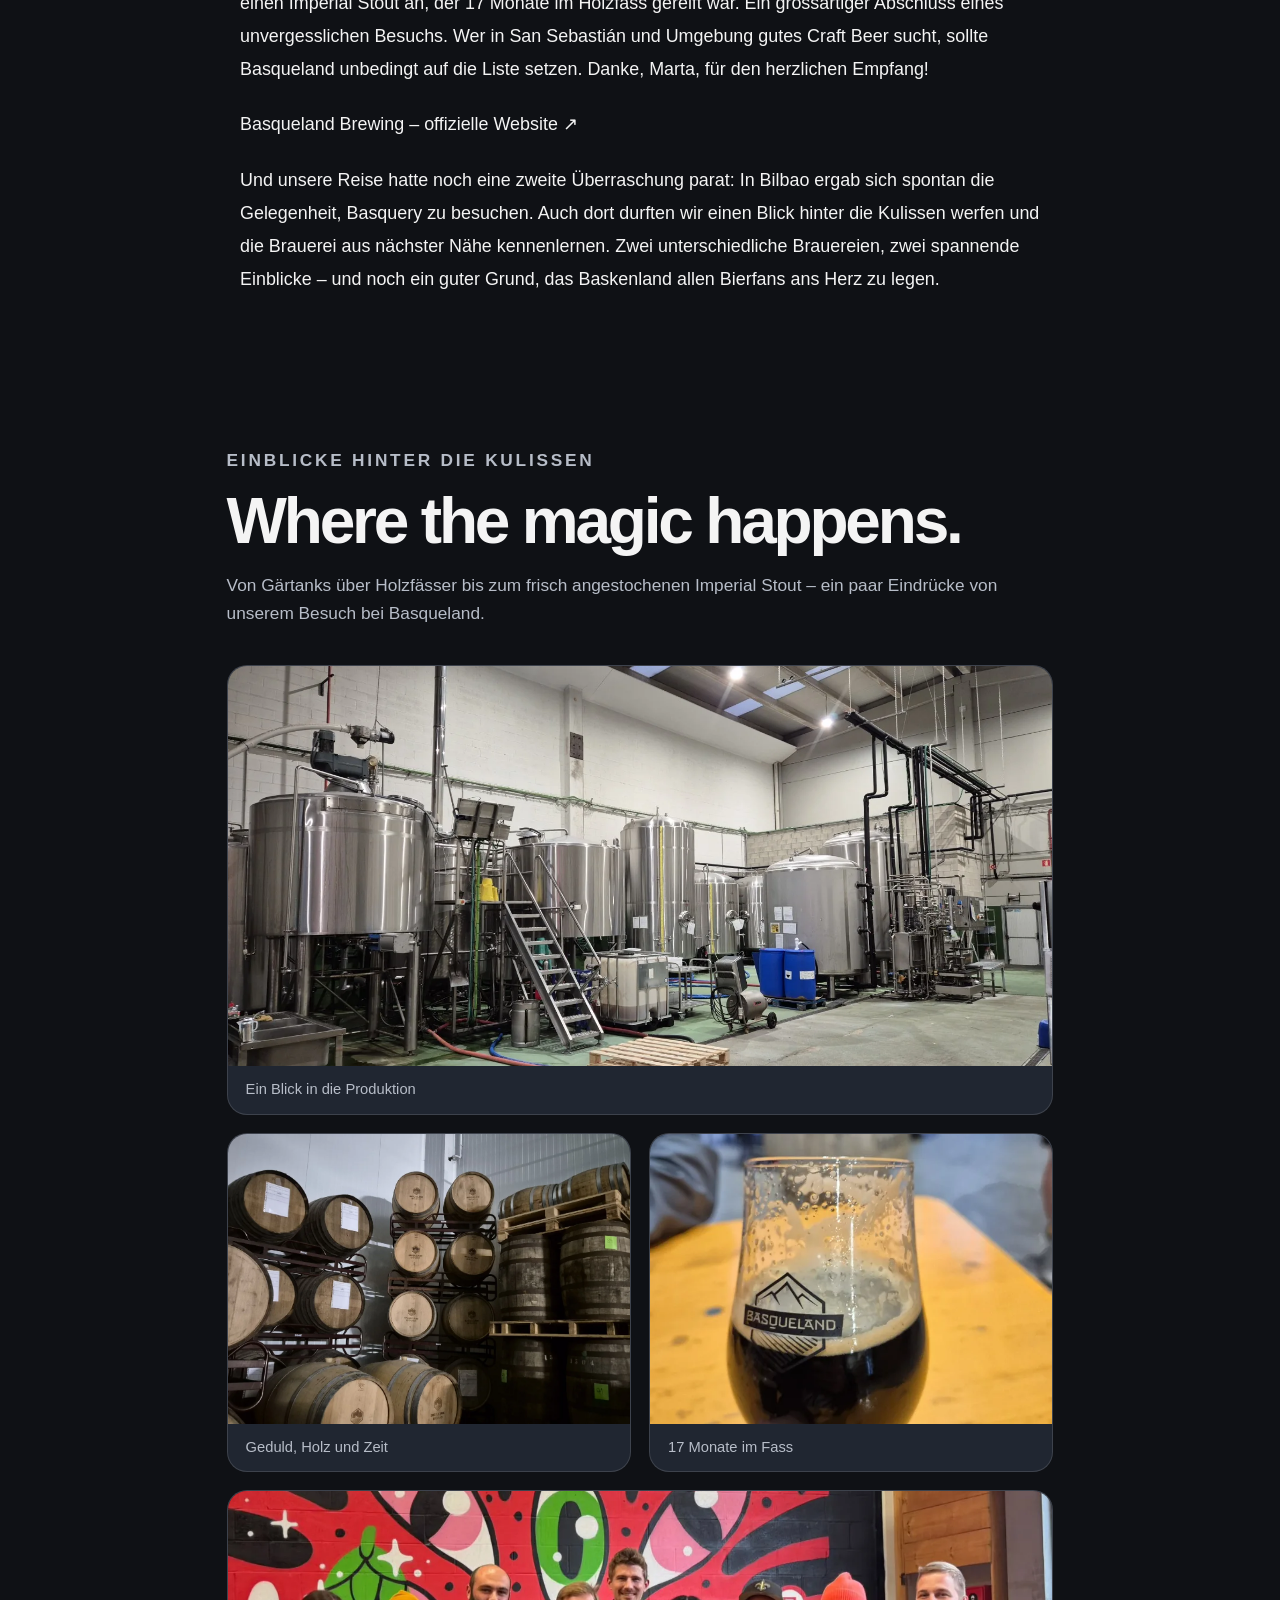
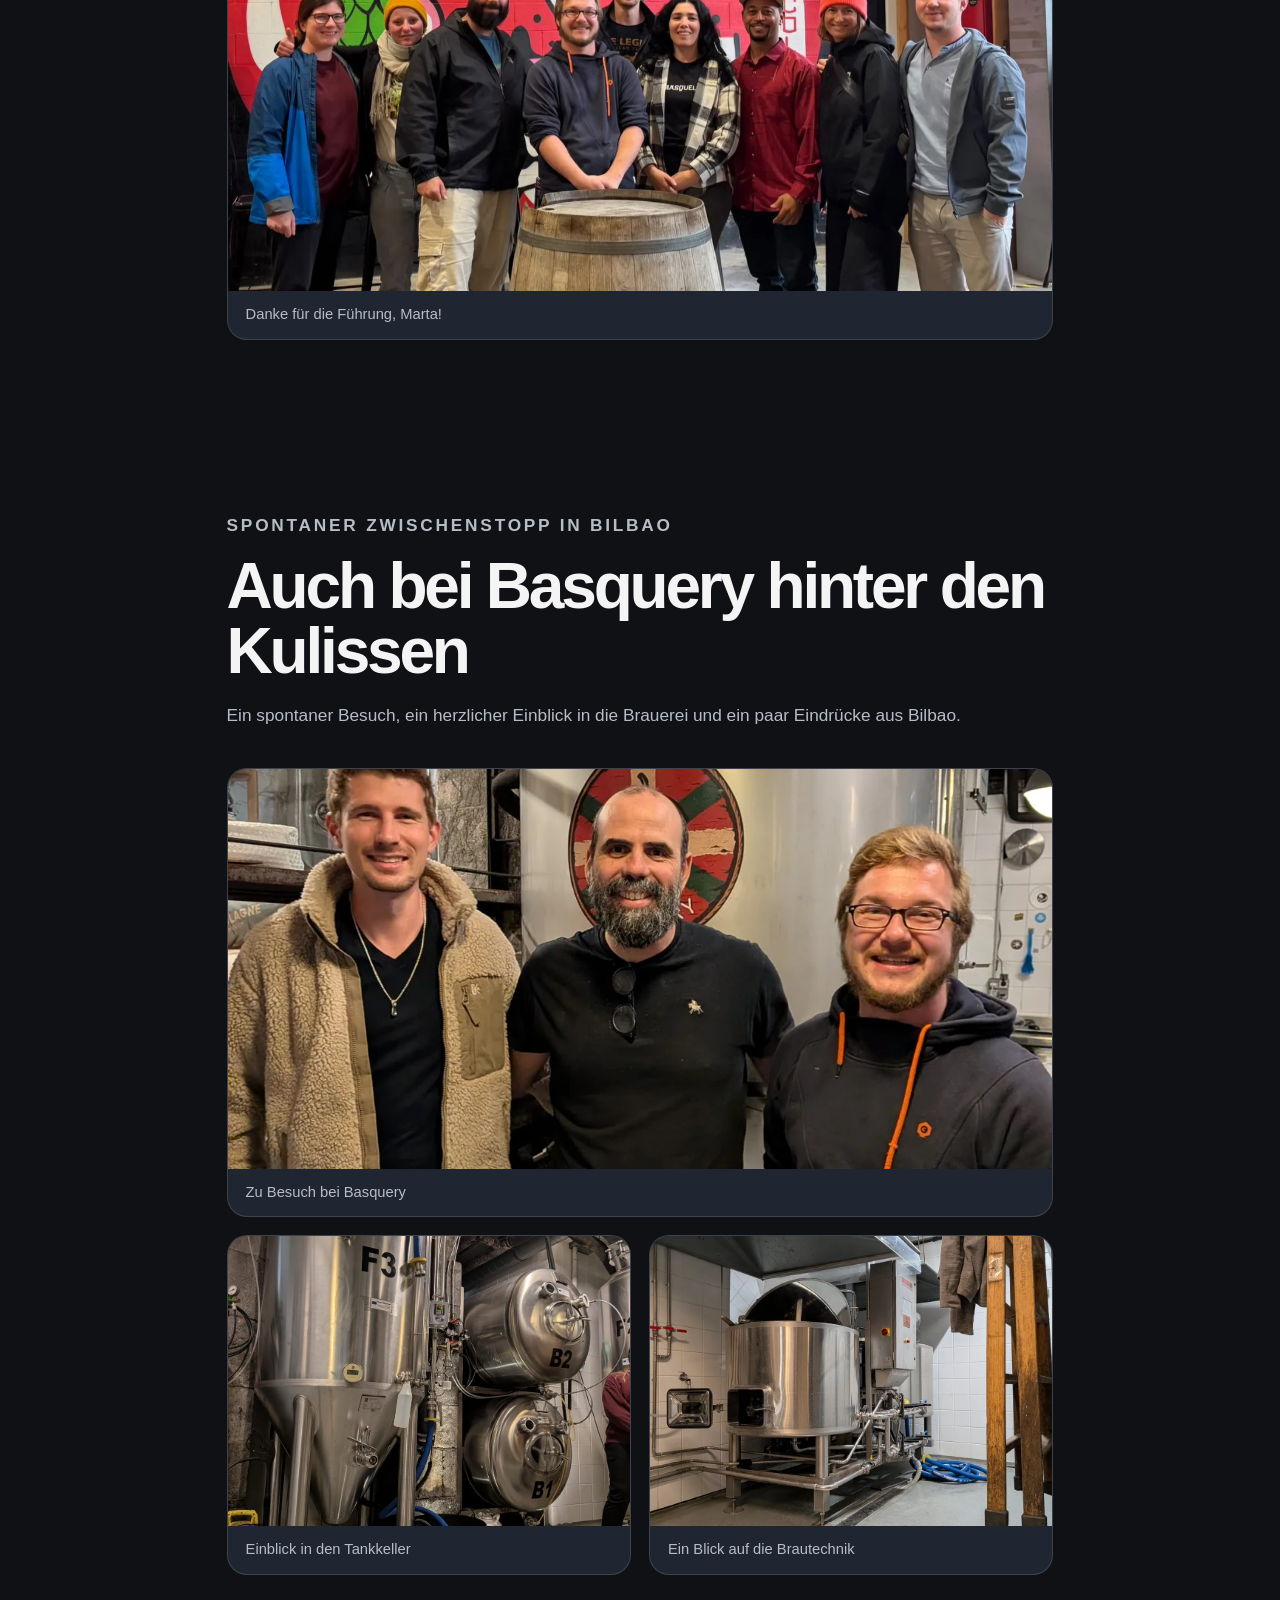
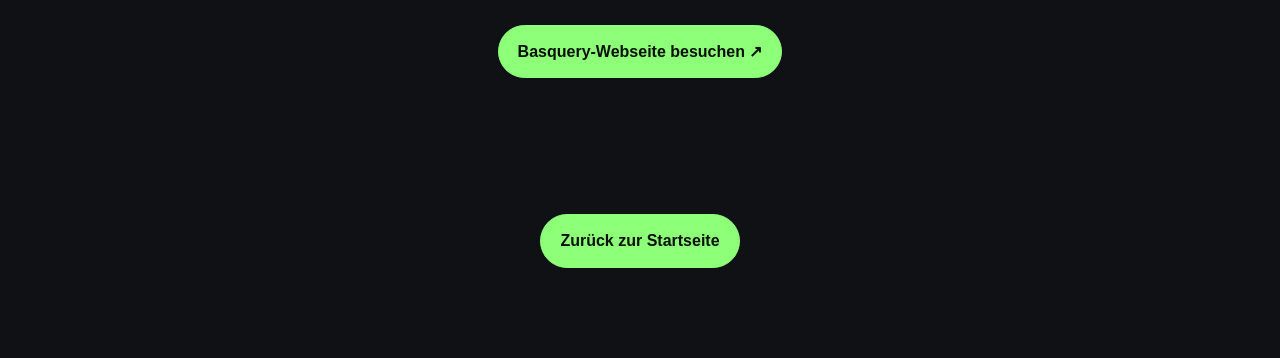
==== commit 4bad1005: "Add Basquery brewery visit and Friends of LUMA" ====
--- a/basqueland/index.html
+++ b/basqueland/index.html
@@ -1,3 +1,5 @@
-<!DOCTYPE html><html lang="de"><head><meta charset="utf-8"><meta name="viewport" content="width=device-width,initial-scale=1"><title>Zu Besuch bei Basqueland Brewing | LUMA Brauerei</title><meta name="description" content="LUMA besucht Basqueland Brewing bei San Sebastián: Einblicke in die Brauerei, über 100 Biere jährlich und ein 17 Monate fassgereifter Imperial Stout."><link rel="canonical" href="https://luma-brauerei.ch/basqueland/"><link rel="icon" href="/assets/icons/favicon.ico"><link rel="stylesheet" href="/assets/css/styles.css?v=8"><style>.story-shell{max-width:1050px;margin:0 auto;padding:40px 22px 90px}.story-top{display:flex;align-items:center;justify-content:space-between;gap:20px;flex-wrap:wrap;margin-bottom:35px}.story-top img{width:130px;max-height:100px;object-fit:contain}.story-back{color:inherit;text-decoration:underline;text-underline-offset:4px}.story-heading{max-width:850px;margin:0 auto 34px}.story-heading h1{font-size:clamp(2.2rem,5vw,4rem);line-height:1.1;margin:14px 0 20px}.story-heading .eyebrow{color:var(--muted)}.story-hero{width:100%;max-height:550px;object-fit:cover;border-radius:22px;margin:0 0 40px}.story-copy{max-width:800px;margin:0 auto 65px}.story-copy p{font-size:1.12rem;line-height:1.85;margin:0 0 22px}.story-footer{text-align:center;margin-top:50px}@media(max-width:700px){.story-shell{padding:24px 16px 65px}.story-copy p{font-size:1rem}}</style></head><body><main class="story-shell"><div class="story-top"><a class="story-back" href="/">← Zurück zur LUMA-Startseite</a><img src="/assets/images/branding/logo.png" alt="LUMA Brauerei"></div><header class="story-heading"><p class="eyebrow">Unterwegs im Baskenland · Basqueland Brewing</p><h1>Von Aarau bis ins Baskenland: zu Besuch bei Basqueland</h1><p>Ein Blick hinter die Kulissen einer Brauerei, die mit ihren Bieren und Etiketten begeistert.</p></header><img class="story-hero" src="/assets/images/friends/group.webp" alt="LUMA zu Besuch bei Basqueland Brewing"><div class="story-copy"><p data-en="Sometimes a great story starts with a really good beer. While pouring our own beers at the Aarau beer hike, we discovered Basqueland Brewing. Their beers impressed us so much that when our trip to northern Spain came around, we knew we had to see where the magic happens.">Manchmal beginnt eine gute Geschichte mit einem richtig guten Bier. An der Aarauer Bierwanderung standen wir selbst hinter dem Zapfhahn – und lernten dabei die Biere von Basqueland Brewing kennen. Die haben uns so begeistert, dass auf unserer Nordspanien-Reise klar war: Wir wollen sehen, wo die Magie entsteht.</p>
-<p data-en="And we did. Near San Sebastián, Marta took the time to show us where the magic happens: an experienced brewing team, a 4,000-litre brewhouse and a serious appetite for experimentation. The brewery has been growing for over eleven years, producing more than 100 different beers a year – a small core range alongside a constantly changing selection of specials. The labels, created by a designer friend, are almost as memorable as the beers themselves.">Gesagt, getan. Bei Basqueland nahe San Sebastián nahm sich Marta Zeit für uns und zeigte uns, wo die Magie entsteht: Ein erfahrenes Brauteam, eine 4’000-Liter-Anlage und jede Menge Experimentierfreude. Seit über elf Jahren wächst die Brauerei stetig. Über 100 verschiedene Biere entstehen dort pro Jahr – neben einem kleinen Standardsortiment vor allem immer neue Spezialitäten. Fast genauso unverwechselbar wie die Biere sind die Etiketten, gestaltet von einem befreundeten Designer.</p>
-<p data-en="In 2026, Basqueland aims to reach the milestone of one million litres brewed in a year. And as if the tour were not enough, Marta even tapped an Imperial Stout for us that had spent 17 months ageing in oak. A memorable moment. If you are around San Sebastián and appreciate great craft beer, put Basqueland on your list. Thank you, Marta, for the warm welcome!">2026 peilt Basqueland die Marke von einer Million Litern Bier pro Jahr an. Und als wäre die Führung nicht schon Highlight genug gewesen, zapfte Marta für uns sogar ein Imperial Stout an, das 17 Monate im Holzfass gereift war. Ein besonderer Moment. Wer in San Sebastián oder Umgebung unterwegs ist und gutes Craft Beer schätzt: Basqueland gehört auf die Liste. Danke, Marta, für den herzlichen Empfang!</p><p><a href="https://basquebeer.com/" target="_blank" rel="noopener noreferrer">Basqueland Brewing – offizielle Website ↗</a></p></div><section class="section basqueland-gallery-section" id="basqueland-gallery"><div class="section-head"><p class="eyebrow" data-en="Behind the scenes">Einblicke hinter die Kulissen</p><h2>Where the magic happens.</h2><p data-en="From fermentation tanks and oak barrels to a freshly tapped Imperial Stout – highlights from our visit to Basqueland.">Von Gärtanks über Holzfässer bis zum frisch angestochenen Imperial Stout – ein paar Eindrücke von unserem Besuch bei Basqueland.</p></div><div class="basqueland-gallery"><figure class="gallery-wide"><img alt="Blick in die Brauhalle von Basqueland" loading="lazy" src="/assets/images/friends/brewery.webp"/><figcaption data-en="Inside the brewery">Ein Blick in die Produktion</figcaption></figure><figure><img alt="Holzfässer für die Fassreifung" loading="lazy" src="/assets/images/friends/barrels.webp"/><figcaption data-en="Patience, oak and time">Geduld, Holz und Zeit</figcaption></figure><figure><img alt="Barrel Aged Imperial Stout im Basqueland-Glas" loading="lazy" src="/assets/images/friends/glass.webp"/><figcaption data-en="17 months in the barrel">17 Monate im Fass</figcaption></figure><figure class="gallery-wide"><img alt="Gruppenfoto beim Besuch von Basqueland Brewing" loading="lazy" src="/assets/images/friends/group.webp"/><figcaption data-en="Thanks for the tour, Marta!">Danke für die Führung, Marta!</figcaption></figure></div></section><div class="story-footer"><a class="btn btn-primary" href="/">Zurück zur Startseite</a></div></main></body></html>+<!DOCTYPE html>
+
+<html lang="de"><head><meta charset="utf-8"/><meta content="width=device-width,initial-scale=1" name="viewport"/><title data-en="Visiting Basqueland Brewing | LUMA Brewery">Zu Besuch bei Basqueland Brewing | LUMA Brauerei</title><meta content="LUMA besucht Basqueland Brewing bei San Sebastián: Einblicke in die Brauerei, über 100 Biere jährlich und ein 17 Monate fassgereifter Imperial Stout." name="description"/><link href="https://luma-brauerei.ch/basqueland/" rel="canonical"/><link href="/assets/icons/favicon.ico" rel="icon"/><link href="/assets/css/styles.css?v=12" rel="stylesheet"/><style>.story-shell{max-width:1050px;margin:0 auto;padding:40px 22px 90px}.story-top{display:flex;align-items:center;justify-content:space-between;gap:20px;flex-wrap:wrap;margin-bottom:35px}.story-top img{width:130px;max-height:100px;object-fit:contain}.story-back{color:inherit;text-decoration:underline;text-underline-offset:4px}.story-heading{max-width:850px;margin:0 auto 34px}.story-heading h1{font-size:clamp(2.2rem,5vw,4rem);line-height:1.1;margin:14px 0 20px}.story-heading .eyebrow{color:var(--muted)}.story-hero{width:100%;max-height:550px;object-fit:cover;border-radius:22px;margin:0 0 40px}.story-copy{max-width:800px;margin:0 auto 65px}.story-copy p{font-size:1.12rem;line-height:1.85;margin:0 0 22px}.story-footer{text-align:center;margin-top:50px}@media(max-width:700px){.story-shell{padding:24px 16px 65px}.story-copy p{font-size:1rem}}</style><style>.story-language-bar{max-width:1050px;margin:0 auto;padding:15px 22px;display:flex;align-items:center;justify-content:space-between;gap:16px}.story-brand{display:flex;align-items:center;gap:10px;color:inherit;text-decoration:none;font-weight:800}.story-brand img{width:43px;height:43px;object-fit:contain}.story-language-bar .language-switch{margin:0}.story-shell{padding-top:15px}@media(max-width:600px){.story-language-bar{padding:12px 16px}.story-top img{width:75px}}</style></head><body><header class="story-language-bar"><a class="story-brand" href="/"><img alt="LUMA Brauerei" src="/assets/images/branding/logo.png"/><span>LUMA Brauerei</span></a><div aria-label="Sprache / Language" class="language-switch" role="group"><button aria-pressed="true" data-lang="de" type="button">DE</button><span aria-hidden="true">/</span><button aria-pressed="false" data-lang="en" type="button">EN</button></div></header><main class="story-shell"><div class="story-top"><a class="story-back" data-de="← Zurück zur LUMA-Startseite" data-en="← Back to LUMA home" href="/">← Zurück zur LUMA-Startseite</a><img alt="LUMA Brauerei" src="/assets/images/branding/logo.png"/></div><header class="story-heading"><p class="eyebrow" data-de="Unterwegs im Baskenland · Basqueland Brewing" data-en="On the road in the Basque Country · Basqueland Brewing">Unterwegs im Baskenland · Basqueland Brewing</p><h1 data-de="Von Aarau bis ins Baskenland: zu Besuch bei Basqueland" data-en="From Aarau to the Basque Country: visiting Basqueland">Von Aarau bis ins Baskenland: zu Besuch bei Basqueland</h1><p data-de="Ein Blick hinter die Kulissen einer Brauerei, die mit ihren Bieren und Etiketten begeistert." data-en="A behind-the-scenes look at a brewery whose beers and label designs left a lasting impression.">Ein Blick hinter die Kulissen einer Brauerei, die mit ihren Bieren und Etiketten begeistert.</p></header><img alt="LUMA zu Besuch bei Basqueland Brewing" class="story-hero" src="/assets/images/friends/group.webp"/><div class="story-copy"><p data-de="Manchmal beginnt eine gute Geschichte mit einem richtig guten Bier. An der Aarauer Bierwanderung standen wir selbst hinter dem Zapfhahn und entdeckten dabei Basqueland Brewing. Ihre Biere haben uns so begeistert, dass wir auf unserer Nordspanien-Reise unbedingt einen Blick hinter die Kulissen werfen wollten." data-en="Sometimes a great story begins with a really good beer. We first discovered Basqueland Brewing while pouring our own beers at the Aarau beer hike. Their beers made such an impression that, on our trip through northern Spain, we knew we had to visit the brewery.">Manchmal beginnt eine gute Geschichte mit einem richtig guten Bier. An der Aarauer Bierwanderung standen wir selbst hinter dem Zapfhahn und entdeckten dabei Basqueland Brewing. Ihre Biere haben uns so begeistert, dass wir auf unserer Nordspanien-Reise unbedingt einen Blick hinter die Kulissen werfen wollten.</p>
+<p data-de="In der Nähe von San Sebastián nahm sich Marta Zeit für uns und führte uns persönlich durch die Brauerei. Hinter den vielfältigen Kreationen stehen ein erfahrenes Brauteam, ein 4’000-Liter-Sudhaus und jede Menge Experimentierfreude. Seit über elf Jahren entwickelt sich Basqueland stetig weiter. Mehr als 100 verschiedene Biere entstehen hier jährlich: neben einem kleinen Standardsortiment vor allem wechselnde Spezialitäten. Ein zweites Highlight sind die auffälligen Etiketten, die ein befreundeter Designer gestaltet." data-en="Near San Sebastián, Marta generously took the time to show us around. Behind the beers are an experienced brewing team, a 4,000-litre brewhouse and a real appetite for experimentation. Basqueland has been growing for more than eleven years, brewing over 100 different beers each year: a small core range alongside a constantly changing line-up of specials. Another highlight is the distinctive label artwork, created by a designer friend.">In der Nähe von San Sebastián nahm sich Marta Zeit für uns und führte uns persönlich durch die Brauerei. Hinter den vielfältigen Kreationen stehen ein erfahrenes Brauteam, ein 4’000-Liter-Sudhaus und jede Menge Experimentierfreude. Seit über elf Jahren entwickelt sich Basqueland stetig weiter. Mehr als 100 verschiedene Biere entstehen hier jährlich: neben einem kleinen Standardsortiment vor allem wechselnde Spezialitäten. Ein zweites Highlight sind die auffälligen Etiketten, die ein befreundeter Designer gestaltet.</p>
+<p data-de="Für 2026 hat sich Basqueland die Marke von einer Million Litern Bier pro Jahr vorgenommen. Zum Abschluss der Führung wartete noch eine besondere Überraschung: Marta zapfte eigens für uns einen Imperial Stout an, der 17 Monate im Holzfass gereift war. Ein grossartiger Abschluss eines unvergesslichen Besuchs. Wer in San Sebastián und Umgebung gutes Craft Beer sucht, sollte Basqueland unbedingt auf die Liste setzen. Danke, Marta, für den herzlichen Empfang!" data-en="In 2026, Basqueland is aiming for the milestone of one million litres of beer in a year. And Marta had one more surprise for us: she tapped a barrel-aged Imperial Stout especially for our visit, after 17 months in oak. The perfect finish to a memorable tour. If you are in or around San Sebastián and enjoy great craft beer, Basqueland deserves a spot on your list. Thank you, Marta, for the warm welcome!">Für 2026 hat sich Basqueland die Marke von einer Million Litern Bier pro Jahr vorgenommen. Zum Abschluss der Führung wartete noch eine besondere Überraschung: Marta zapfte eigens für uns einen Imperial Stout an, der 17 Monate im Holzfass gereift war. Ein grossartiger Abschluss eines unvergesslichen Besuchs. Wer in San Sebastián und Umgebung gutes Craft Beer sucht, sollte Basqueland unbedingt auf die Liste setzen. Danke, Marta, für den herzlichen Empfang!</p><p data-de="Basqueland Brewing – offizielle Website ↗" data-en="Basqueland Brewing – official website ↗"><a data-de="Basqueland Brewing – offizielle Website ↗" data-en="Basqueland Brewing – official website ↗" href="https://basquebeer.com/" rel="noopener noreferrer" target="_blank">Basqueland Brewing – offizielle Website ↗</a></p><p data-de="Und unsere Reise hatte noch eine zweite Überraschung parat: In Bilbao ergab sich spontan die Gelegenheit, Basquery zu besuchen. Auch dort durften wir einen Blick hinter die Kulissen werfen und die Brauerei aus nächster Nähe kennenlernen. Zwei unterschiedliche Brauereien, zwei spannende Einblicke – und noch ein guter Grund, das Baskenland allen Bierfans ans Herz zu legen." data-en="Our trip had another surprise in store: while in Bilbao, we had the chance to make a spontaneous visit to Basquery. They also welcomed us behind the scenes for a closer look at the brewery. Two different breweries, two memorable experiences – and another reason to recommend the Basque Country to fellow beer lovers.">Und unsere Reise hatte noch eine zweite Überraschung parat: In Bilbao ergab sich spontan die Gelegenheit, Basquery zu besuchen. Auch dort durften wir einen Blick hinter die Kulissen werfen und die Brauerei aus nächster Nähe kennenlernen. Zwei unterschiedliche Brauereien, zwei spannende Einblicke – und noch ein guter Grund, das Baskenland allen Bierfans ans Herz zu legen.</p></div><section class="section basqueland-gallery-section" id="basqueland-gallery"><div class="section-head"><p class="eyebrow" data-de="Einblicke hinter die Kulissen" data-en="Behind the scenes">Einblicke hinter die Kulissen</p><h2 data-de="Where the magic happens." data-en="Inside Basqueland Brewing">Where the magic happens.</h2><p data-de="Von Gärtanks über Holzfässer bis zum frisch angestochenen Imperial Stout – ein paar Eindrücke von unserem Besuch bei Basqueland." data-en="From fermentation tanks and oak barrels to a freshly tapped Imperial Stout – highlights from our visit to Basqueland.">Von Gärtanks über Holzfässer bis zum frisch angestochenen Imperial Stout – ein paar Eindrücke von unserem Besuch bei Basqueland.</p></div><div class="basqueland-gallery"><figure class="gallery-wide"><img alt="Blick in die Brauhalle von Basqueland" loading="lazy" src="/assets/images/friends/brewery.webp"/><figcaption data-de="Ein Blick in die Produktion" data-en="Inside the brewery">Ein Blick in die Produktion</figcaption></figure><figure><img alt="Holzfässer für die Fassreifung" loading="lazy" src="/assets/images/friends/barrels.webp"/><figcaption data-de="Geduld, Holz und Zeit" data-en="Patience, oak and time">Geduld, Holz und Zeit</figcaption></figure><figure><img alt="Barrel Aged Imperial Stout im Basqueland-Glas" loading="lazy" src="/assets/images/friends/glass.webp"/><figcaption data-de="17 Monate im Fass" data-en="17 months in the barrel">17 Monate im Fass</figcaption></figure><figure class="gallery-wide"><img alt="Gruppenfoto beim Besuch von Basqueland Brewing" loading="lazy" src="/assets/images/friends/group.webp"/><figcaption data-de="Danke für die Führung, Marta!" data-en="Thanks for the tour, Marta!">Danke für die Führung, Marta!</figcaption></figure></div></section><section class="section basqueland-gallery-section" id="basquery"><div class="section-head"><p class="eyebrow" data-de="Spontaner Zwischenstopp in Bilbao" data-en="An unexpected stop in Bilbao">Spontaner Zwischenstopp in Bilbao</p><h2 data-de="Auch bei Basquery hinter den Kulissen" data-en="Behind the scenes at Basquery, too">Auch bei Basquery hinter den Kulissen</h2><p data-de="Ein spontaner Besuch, ein herzlicher Einblick in die Brauerei und ein paar Eindrücke aus Bilbao." data-en="An unplanned visit, a warm welcome and a few impressions from the brewery in Bilbao.">Ein spontaner Besuch, ein herzlicher Einblick in die Brauerei und ein paar Eindrücke aus Bilbao.</p></div><div class="basqueland-gallery"><figure class="gallery-wide"><img alt="LUMA zu Besuch bei Basquery in Bilbao" loading="lazy" src="/assets/images/friends/basquery-team.webp"/><figcaption data-de="Zu Besuch bei Basquery" data-en="Visiting Basquery">Zu Besuch bei Basquery</figcaption></figure><figure><img alt="Gär- und Lagertanks bei Basquery" loading="lazy" src="/assets/images/friends/basquery-tanks.webp"/><figcaption data-de="Einblick in den Tankkeller" data-en="A look at the tanks">Einblick in den Tankkeller</figcaption></figure><figure><img alt="Brauanlage von Basquery" loading="lazy" src="/assets/images/friends/basquery-brewhouse.webp"/><figcaption data-de="Ein Blick auf die Brautechnik" data-en="A closer look at the brewing equipment">Ein Blick auf die Brautechnik</figcaption></figure></div><p class="story-footer"><a class="btn btn-primary" data-de="Basquery-Webseite besuchen ↗" data-en="Visit Basquery's website ↗" href="https://www.basquery.com/" rel="noopener noreferrer" target="_blank">Basquery-Webseite besuchen ↗</a></p></section><div class="story-footer"><a class="btn btn-primary" data-de="Zurück zur Startseite" data-en="Back to home" href="/">Zurück zur Startseite</a></div></main><script defer="True" src="/assets/js/main.js?v=10"></script></body></html>
--- a/assets/css/styles.css
+++ b/assets/css/styles.css
@@ -1706,3 +1706,6 @@
 .basqueland-gallery figure.gallery-wide{grid-column:span 2}.basqueland-gallery figure.gallery-wide img{height:400px;object-position:center 45%}
 .basqueland-gallery figcaption{padding:12px 18px;color:var(--muted);font-size:.92rem}
 @media(max-width:760px){.friends-grid,.top-event-basqueland,.basqueland-gallery{grid-template-columns:1fr}.basqueland-gallery figure.gallery-wide{grid-column:span 1}.basqueland-gallery figure.gallery-wide img{height:260px}.basqueland-feature-photo{min-height:220px;height:240px}.language-switch{margin:0 4px}.friend-logo{height:170px}}
+
+/* Three Friends of LUMA cards */
+@media(min-width:900px){.friends-grid{grid-template-columns:repeat(3,minmax(0,1fr))}}
